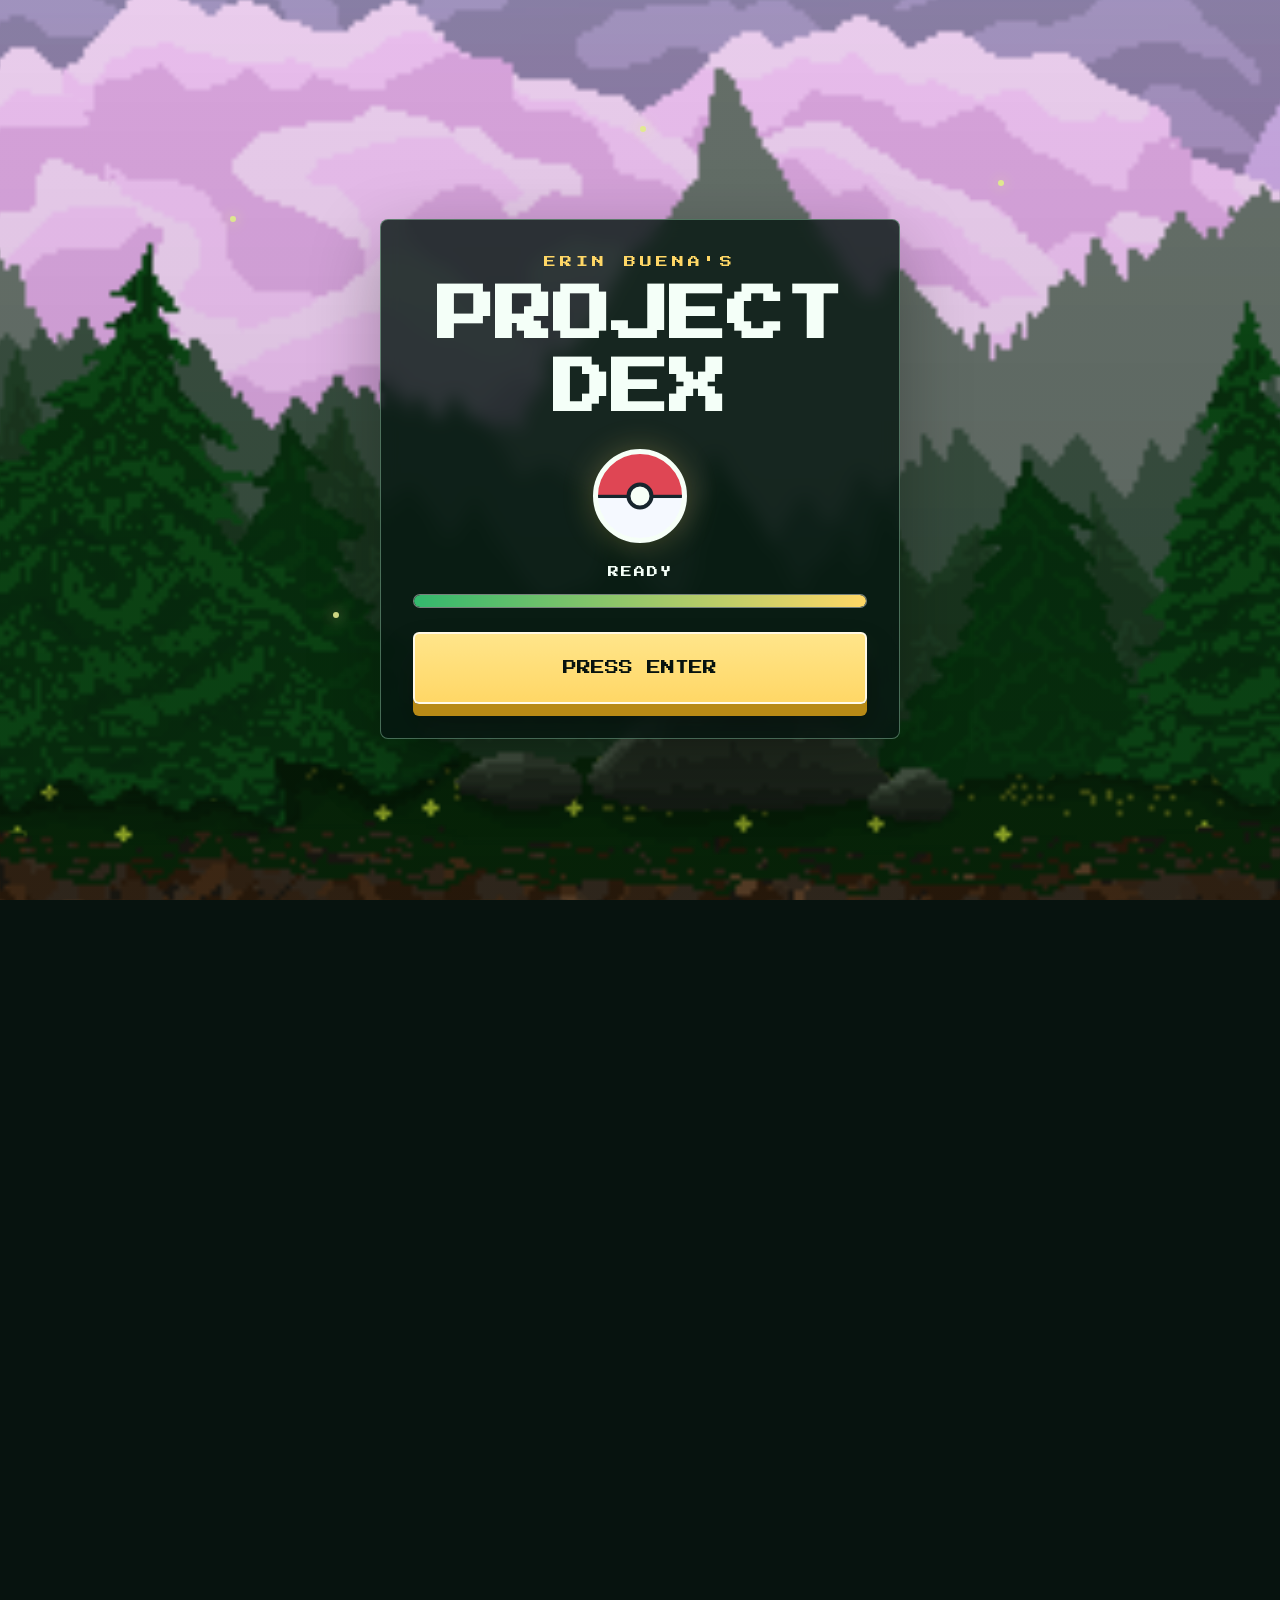
==== index.html @ 571bfcda "Initial Project Dex portfolio" ====
<!DOCTYPE html>
<html lang="en">

<head>
    <meta charset="UTF-8">
    <meta name="viewport" content="width=device-width, initial-scale=1.0">
    <title>Erin Buena's Project Dex</title>
    <link rel="stylesheet" href="style.css">
</head>

<body class="is-loading day-mode">
    <div class="startup-screen" id="startupScreen" aria-label="Project Dex loading screen">
        <div class="startup-day-background" id="startupDayBackground" aria-hidden="true"></div>
        <div class="startup-particles" aria-hidden="true">
            <span></span>
            <span></span>
            <span></span>
            <span></span>
            <span></span>
        </div>

        <div class="startup-panel">
            <p class="startup-kicker">ERIN BUENA'S</p>
            <h1>PROJECT DEX</h1>

            <div class="startup-ball" aria-hidden="true">
                <span></span>
            </div>

            <p class="loading-text" id="loadingText">LOADING...</p>
            <div class="loading-track" aria-hidden="true">
                <span id="loadingBar"></span>
            </div>

            <button class="start-button" id="startButton" type="button" disabled>
                ENTER PROJECT DEX
            </button>
        </div>
    </div>

    <div class="environment" aria-hidden="true">
        <div class="background-set background-day is-active" id="dayBackground"></div>
        <div class="background-set background-night" id="nightBackground"></div>
        <div class="atmosphere"></div>
        <div class="pokemon-field" id="pokemonField"></div>
        <div class="leaf-field">
            <span></span>
            <span></span>
            <span></span>
            <span></span>
        </div>
    </div>

    <div class="firefly-field" aria-hidden="true"></div>

    <nav class="navbar">
        <a class="logo" href="#home" aria-label="Erin Buena's Project Dex home">
            <span class="dex-light"></span>
            SAINTHETIC
        </a>

        <button class="menu-toggle" type="button" aria-label="Open navigation" aria-expanded="false">
            <span></span>
            <span></span>
            <span></span>
        </button>

        <div class="nav-links">
            <a href="#home">HOME</a>
            <a href="#trainer" id="trainerNavLink">TRAINER</a>
            <a href="#projects">PROJECT DEX</a>
        </div>

        <div class="site-controls">
            <button class="control-button" id="modeToggle" type="button">DAY MODE</button>
            <button class="control-button" id="musicToggle" type="button">MUSIC OFF</button>
        </div>
    </nav>

    <main>
        <section id="home" class="hero">
            <div class="hero-content">
                <p class="welcome">WELCOME, TRAINER</p>
                <h1>ERIN BUENA'S<br>PROJECT DEX</h1>
                <p class="subtitle">Computer Engineering Student</p>

                <button class="primary-button" type="button" onclick="enterDex()">
                    ENTER PROJECT DEX
                </button>
            </div>

            <div class="scroll-indicator">SCROLL TO EXPLORE</div>
        </section>

        <section id="trainer" class="trainer reveal-section">
            <p class="section-label">TRAINER</p>
            <h2>Trainer Card</h2>

            <button class="trainer-card" id="openTrainerProfile" type="button">
                <span class="trainer-image-frame">
                    <img src="assets/trainer/ASH KETCHUM.webp" alt="Trainer portrait placeholder">
                </span>

                <span class="trainer-card-info">
                    <span class="profile-id">ID NO. 0307-CPE</span>
                    <strong>Erin Buena</strong>
                    <span>Computer Engineering Student</span>
                    <span class="view-profile">VIEW PROFILE</span>
                </span>
            </button>
        </section>

        <section id="projects" class="projects reveal-section">
            <p class="section-label">PROJECT DATABASE</p>
            <h2>Project Dex</h2>
            <p class="description-center">Select an entry to scan the project details.</p>

            <div class="project-grid" id="projectGrid"></div>
        </section>
    </main>

    <div class="trainer-modal" id="trainerModal" aria-hidden="true">
        <div class="modal-backdrop" data-close-trainer></div>
        <article class="trainer-profile-panel" role="dialog" aria-modal="true" aria-labelledby="trainerProfileTitle">
            <button class="modal-close" type="button" aria-label="Close trainer profile" data-close-trainer>
                X
            </button>

            <div class="trainer-profile-layout">
                <div class="trainer-profile-image">
                    <img src="assets/trainer/ASH KETCHUM.webp" alt="Trainer profile placeholder">
                </div>

                <div class="trainer-profile-content">
                    <p class="modal-label">TRAINER PROFILE</p>
                    <h2 id="trainerProfileTitle">Erin Buena</h2>

                    <div class="trainer-details">
                        <p><strong>TRAINER LEVEL:</strong> 19</p>
                        <p><strong>BIRTHDAY:</strong> October 5, 2006</p>
                        <p><strong>COURSE:</strong> BS Computer Engineering</p>
                        <p><strong>YEAR:</strong> 3rd Year</p>
                    </div>

                    <section class="profile-block">
                        <h3>About Me</h3>
                        <p>
                            Hi, I'm Erin. I'm a 3rd year Computer Engineering student who enjoys building
                            practical systems, learning through projects, and improving one step at a time.
                        </p>
                    </section>

                    <section class="profile-block">
                        <h3>Trainer Skills</h3>
                        <div class="trainer-skills" id="trainerSkills"></div>
                    </section>

                    <section class="profile-block profile-columns">
                        <div>
                            <h3>Technologies</h3>
                            <p>Java, Python, HTML, CSS, JavaScript, and system design basics.</p>
                        </div>
                        <div>
                            <h3>Hobbies</h3>
                            <p>Playing sports, playing instruments, and going to new places.</p>
                        </div>
                    </section>
                </div>
            </div>
        </article>
    </div>

    <div class="project-modal" id="projectModal" aria-hidden="true">
        <div class="modal-backdrop" data-close-project></div>
        <article class="pokedex-panel" role="dialog" aria-modal="true" aria-labelledby="modalTitle">
            <button class="modal-close" type="button" aria-label="Close Pokedex entry" data-close-project>
                X
            </button>

            <div class="dex-screen">
                <div class="scan-line"></div>
                <p class="modal-label" id="modalNumber">POKEDEX ENTRY #000</p>
                <div class="dex-entry-image" id="modalImage"></div>
                <h2 id="modalTitle">Project Title</h2>
                <div class="entry-facts" id="modalFacts"></div>
                <div class="entry-section" id="modalDescription"></div>
                <div class="entry-section" id="modalFeatures"></div>
                <div class="entry-section" id="modalLessons"></div>
                <a class="github-button" id="githubButton" href="#" target="_blank" rel="noopener noreferrer">
                    VIEW ON GITHUB
                </a>
                <button class="copy-link-button" id="copyLinkButton" type="button" hidden>
                    COPY GITHUB LINK
                </button>
            </div>
        </article>
    </div>

    <footer>
        <p>Erin Buena's Project Dex</p>
        <small>Copyright 2026</small>
    </footer>

    <script src="script.js"></script>
</body>

</html>
---- style.css ----
:root {
    --night: #07130f;
    --day-panel: rgba(246, 255, 241, 0.88);
    --night-panel: rgba(8, 22, 24, 0.9);
    --panel: var(--day-panel);
    --panel-strong: rgba(255, 255, 255, 0.94);
    --text: #17231d;
    --muted: #52655a;
    --line: rgba(25, 70, 52, 0.24);
    --mint: #33b86d;
    --gold: #ffd766;
    --red: #df4654;
    --blue: #2a8bd6;
    --shadow: 0 24px 70px rgba(0, 0, 0, 0.28);
    --display-font: "Press Start 2P", "Trebuchet MS", Arial, sans-serif;
    --body-font: Arial, Helvetica, sans-serif;
}

@font-face {
    font-family: "Press Start 2P";
    src: url("assets/fonts/Press Start 2P.ttf") format("truetype");
    font-display: swap;
}

* {
    box-sizing: border-box;
    margin: 0;
    padding: 0;
}

html {
    scroll-behavior: smooth;
}

body {
    min-height: 100vh;
    background: var(--night);
    color: var(--text);
    font-family: var(--body-font);
    overflow-x: hidden;
    transition: background 0.7s ease, color 0.7s ease;
}

body.night-mode {
    --panel: var(--night-panel);
    --panel-strong: rgba(10, 27, 30, 0.96);
    --text: #f4fff8;
    --muted: #b6c7c0;
    --line: rgba(169, 230, 255, 0.24);
    --mint: #7ce7ff;
    --blue: #85a8ff;
}

body.is-loading,
body.modal-open {
    overflow: hidden;
}

body.is-loading .navbar,
body.is-loading main,
body.is-loading footer,
body.is-loading .project-modal,
body.is-loading .trainer-modal {
    opacity: 0;
    visibility: hidden;
}

button,
a,
.project-card {
    -webkit-tap-highlight-color: transparent;
}

button {
    font: inherit;
}

/* Startup */

.startup-screen {
    position: fixed;
    inset: 0;
    z-index: 100;
    display: grid;
    place-items: center;
    padding: 24px;
    background: #163d2f;
    opacity: 1;
    transition: opacity 0.7s ease, visibility 0.7s ease;
}

.startup-screen.hide {
    opacity: 0;
    visibility: hidden;
}

.startup-screen::before,
.startup-screen::after {
    content: "";
    position: absolute;
    inset: 0;
    pointer-events: none;
}

.startup-screen::before {
    background: linear-gradient(rgba(8, 28, 19, 0.08), rgba(8, 28, 19, 0.2));
    z-index: 1;
}

.startup-screen::after {
    display: none;
}

.startup-day-background {
    position: absolute;
    inset: 0;
    overflow: hidden;
    z-index: 0;
}

.startup-day-background .bg-layer {
    animation: startupParallax 16s ease-in-out infinite alternate;
}

.startup-panel {
    position: relative;
    z-index: 2;
    width: min(520px, 100%);
    padding: 36px 32px 34px;
    border: 1px solid rgba(179, 244, 203, 0.38);
    border-radius: 8px;
    background: rgba(7, 24, 18, 0.82);
    box-shadow: var(--shadow);
    color: #f4fff8;
    text-align: center;
    transform: translateY(-6vh);
    animation: startupPanelIn 0.8s ease both;
    backdrop-filter: blur(8px);
}

.startup-kicker,
.startup-panel h1,
.loading-text,
.start-button,
.logo,
.nav-links a,
.control-button,
.section-label,
.welcome,
h1,
h2,
h3,
.project-number,
.badge,
.modal-label,
.github-button,
.copy-link-button,
.view-profile {
    font-family: var(--display-font);
}

.startup-kicker {
    color: var(--gold);
    font-size: 12px;
    letter-spacing: 4px;
}

.startup-panel h1 {
    margin: 12px 0 24px;
    font-size: clamp(34px, 9vw, 58px);
    line-height: 1.25;
}

.startup-ball {
    position: relative;
    width: 94px;
    height: 94px;
    margin: 0 auto 24px;
    border: 5px solid #f6fff7;
    border-radius: 50%;
    background: linear-gradient(180deg, var(--red) 0 48%, #17252d 49% 52%, #f5f9ff 53%);
    box-shadow: 0 0 32px rgba(255, 215, 102, 0.24);
    animation: startupBall 1.6s ease-in-out infinite;
}

.startup-ball span {
    position: absolute;
    left: 50%;
    top: 50%;
    width: 27px;
    height: 27px;
    border: 4px solid #17252d;
    border-radius: 50%;
    background: #f6fff7;
    transform: translate(-50%, -50%);
}

.loading-text {
    font-size: 11px;
    letter-spacing: 2px;
}

.loading-track {
    height: 14px;
    margin: 16px auto 24px;
    border: 1px solid rgba(255, 255, 255, 0.38);
    border-radius: 999px;
    background: rgba(255, 255, 255, 0.11);
    overflow: hidden;
}

.loading-track span {
    display: block;
    width: 0%;
    height: 100%;
    border-radius: inherit;
    background: linear-gradient(90deg, var(--mint), var(--gold));
    transition: width 0.25s ease;
}

.start-button,
.primary-button,
.control-button,
.modal-close,
.github-button,
.copy-link-button {
    cursor: pointer;
    transition: transform 0.25s ease, box-shadow 0.25s ease, background 0.25s ease, opacity 0.25s ease;
}

.start-button {
    width: 100%;
    min-height: 72px;
    padding: 18px 26px;
    border: 2px solid rgba(255, 255, 255, 0.82);
    border-radius: 6px;
    background: linear-gradient(180deg, #ffe58a, var(--gold));
    color: #07130f;
    font-size: clamp(11px, 2.4vw, 14px);
    line-height: 1.45;
    box-shadow: 0 12px 0 #b88a16, 0 22px 34px rgba(0, 0, 0, 0.28);
}

.start-button:disabled {
    cursor: wait;
    opacity: 0.48;
    box-shadow: 0 8px 0 #806215, 0 16px 28px rgba(0, 0, 0, 0.22);
}

.start-button:not(:disabled) {
    animation: pressStartPulse 1.1s ease-in-out infinite alternate;
}

.startup-particles span,
.firefly {
    position: absolute;
    width: 6px;
    height: 6px;
    border-radius: 50%;
    background: #f8ff9e;
    box-shadow: 0 0 14px #f8ff9e;
}

.startup-particles span {
    animation: startupParticle 5s ease-in-out infinite alternate;
}

.startup-particles span:nth-child(1) { left: 18%; top: 24%; }
.startup-particles span:nth-child(2) { left: 78%; top: 20%; animation-delay: -1s; }
.startup-particles span:nth-child(3) { left: 67%; top: 72%; animation-delay: -2s; }
.startup-particles span:nth-child(4) { left: 26%; top: 68%; animation-delay: -3s; }
.startup-particles span:nth-child(5) { left: 50%; top: 14%; animation-delay: -4s; }

/* Environment */

.environment,
.firefly-field {
    position: fixed;
    inset: 0;
    overflow: hidden;
    pointer-events: none;
}

.environment {
    z-index: -4;
    background: #163d2f;
}

.firefly-field {
    z-index: -1;
}

.background-set {
    position: absolute;
    inset: 0;
    opacity: 0;
    transition: opacity 0.9s ease;
}

.background-set.is-active {
    opacity: 1;
}

.bg-layer {
    position: absolute;
    inset: -3%;
    width: 106%;
    height: 106%;
    object-fit: cover;
    transform: translate3d(0, 0, 0);
    transition: transform 0.25s ease-out;
}

.background-day .bg-layer {
    filter: saturate(1.08) brightness(1.06);
}

.background-night .bg-layer {
    filter: saturate(0.95) brightness(0.82);
}

.atmosphere {
    position: absolute;
    inset: 0;
    z-index: 8;
    background:
        linear-gradient(rgba(255, 255, 255, 0.1), transparent 32%),
        linear-gradient(to bottom, transparent 0 58%, rgba(4, 14, 11, 0.42));
    transition: background 0.8s ease;
}

.night-mode .atmosphere {
    background:
        radial-gradient(circle at 76% 14%, rgba(180, 210, 255, 0.22), transparent 24%),
        linear-gradient(rgba(5, 10, 26, 0.36), rgba(3, 6, 14, 0.6));
}

.leaf-field span {
    position: fixed;
    z-index: -1;
    width: 17px;
    height: 9px;
    border-radius: 90% 0 90% 0;
    background: #6fdb86;
    opacity: 0.65;
    animation: fallLeaf 12s linear infinite;
}

.leaf-field span:nth-child(1) { left: 12%; animation-delay: -2s; }
.leaf-field span:nth-child(2) { left: 36%; animation-duration: 15s; animation-delay: -7s; }
.leaf-field span:nth-child(3) { left: 64%; animation-duration: 11s; animation-delay: -4s; }
.leaf-field span:nth-child(4) { left: 84%; animation-duration: 17s; animation-delay: -9s; }

.firefly {
    z-index: -1;
    opacity: 0.65;
    animation: fireflyFloat 5s ease-in-out infinite alternate;
}

.pokemon-field {
    position: absolute;
    inset: 0;
    z-index: 18;
    pointer-events: none;
}

.ambient-pokemon {
    position: absolute;
    width: var(--pokemon-size, 90px);
    pointer-events: none;
    user-select: none;
    opacity: 0.86;
    filter: drop-shadow(0 12px 16px rgba(0, 0, 0, 0.28));
}

.ambient-pokemon img {
    display: block;
    width: 100%;
    height: auto;
}

.pokemon-idle {
    left: var(--pokemon-left);
    bottom: var(--pokemon-bottom);
    animation: idlePokemon 3.4s ease-in-out infinite alternate;
}

.pokemon-walk {
    bottom: var(--pokemon-bottom);
    animation: walkAcross var(--pokemon-speed) linear infinite;
    animation-delay: var(--pokemon-delay);
}

.pokemon-fly {
    top: var(--pokemon-top);
    animation: flyAcross var(--pokemon-speed) linear infinite;
    animation-delay: var(--pokemon-delay);
}

.pokemon-left-to-right {
    left: calc(-1 * var(--pokemon-size) - 80px);
}

.pokemon-right-to-left {
    right: calc(-1 * var(--pokemon-size) - 80px);
}

.pokemon-flipped img {
    transform: scaleX(-1);
}

/* Navigation */

.navbar {
    position: fixed;
    top: 0;
    left: 0;
    z-index: 20;
    width: 100%;
    min-height: 72px;
    display: flex;
    align-items: center;
    justify-content: space-between;
    gap: 18px;
    padding: 12px 5%;
    border-bottom: 1px solid var(--line);
    background: rgba(255, 255, 255, 0.72);
    backdrop-filter: blur(18px);
    transition: background 0.7s ease, border-color 0.7s ease;
}

.night-mode .navbar {
    background: rgba(5, 17, 22, 0.76);
}

.logo,
.nav-links a {
    color: var(--text);
    text-decoration: none;
}

.logo {
    display: inline-flex;
    align-items: center;
    gap: 10px;
    font-size: 12px;
}

.dex-light {
    width: 18px;
    height: 18px;
    border: 3px solid rgba(255, 255, 255, 0.85);
    border-radius: 50%;
    background: var(--gold);
    box-shadow: 0 0 18px var(--gold);
}

.nav-links {
    display: flex;
    align-items: center;
    gap: 20px;
}

.nav-links a {
    position: relative;
    font-size: 10px;
    line-height: 1.5;
}

.nav-links a::after {
    content: "";
    position: absolute;
    left: 0;
    right: 0;
    bottom: -8px;
    height: 2px;
    background: var(--red);
    transform: scaleX(0);
    transition: transform 0.25s ease;
}

.nav-links a:hover::after,
.nav-links a.active::after {
    transform: scaleX(1);
}

.site-controls {
    display: flex;
    align-items: center;
    gap: 8px;
}

.control-button {
    min-width: 96px;
    min-height: 42px;
    padding: 10px 12px;
    border: 1px solid var(--line);
    border-radius: 6px;
    background: var(--panel);
    color: var(--text);
    font-size: 8px;
}

.control-button:hover {
    transform: translateY(-2px);
}

.menu-toggle {
    display: none;
    width: 42px;
    height: 38px;
    border: 1px solid var(--line);
    border-radius: 6px;
    background: var(--panel);
}

.menu-toggle span {
    display: block;
    width: 19px;
    height: 2px;
    margin: 4px auto;
    background: var(--text);
}

/* Sections */

main {
    position: relative;
    z-index: 1;
}

section {
    position: relative;
    min-height: 76vh;
    padding: 120px 8%;
}

.hero {
    min-height: 100vh;
    display: flex;
    align-items: center;
    justify-content: center;
    text-align: center;
}

.hero::before {
    content: "";
    position: absolute;
    inset: 82px 6% 10%;
    border: 1px solid rgba(255, 255, 255, 0.26);
    border-radius: 8px;
    background: rgba(255, 255, 255, 0.16);
    backdrop-filter: blur(2px);
    mask-image: linear-gradient(to bottom, black, transparent 88%);
}

.night-mode .hero::before {
    background: rgba(0, 0, 0, 0.16);
}

.hero-content {
    position: relative;
    z-index: 2;
    max-width: 980px;
    color: #f7fff8;
    text-shadow: 0 8px 30px rgba(0, 0, 0, 0.5);
    animation: fadeUp 1s ease both;
}

.welcome,
.section-label,
.modal-label {
    color: var(--gold);
    font-size: 10px;
    letter-spacing: 2px;
    text-transform: uppercase;
}

.day-mode .welcome {
    color: #07130f;
    text-shadow: 0 3px 12px rgba(255, 255, 255, 0.72);
}

.night-mode .welcome {
    color: var(--gold);
}

.hero h1 {
    margin: 24px 0 18px;
    font-size: clamp(40px, 8vw, 96px);
    line-height: 1.08;
}

.subtitle {
    color: #f0fff5;
    font-size: clamp(17px, 2vw, 23px);
}

.primary-button {
    margin-top: 34px;
    min-width: min(300px, 100%);
    min-height: 64px;
    padding: 18px 30px;
    border: 2px solid #f5f9ff;
    border-radius: 6px;
    background: linear-gradient(180deg, #ffe58a, var(--gold));
    color: #07130f;
    font-size: clamp(10px, 2vw, 13px);
    line-height: 1.45;
    box-shadow: var(--shadow);
}

.primary-button:hover {
    transform: translateY(-4px);
    box-shadow: 0 14px 36px rgba(223, 70, 84, 0.32);
}

.scroll-indicator {
    position: absolute;
    bottom: 32px;
    color: #f5fff8;
    font-size: 11px;
    font-weight: 700;
    letter-spacing: 3px;
    text-shadow: 0 4px 18px rgba(0, 0, 0, 0.7);
    animation: bounce 2s infinite;
}

.section-label,
section h2,
.description-center {
    text-align: center;
}

section h2 {
    margin: 16px 0 42px;
    color: #f7fff8;
    font-size: clamp(24px, 4vw, 42px);
    line-height: 1.35;
    text-shadow: 0 8px 26px rgba(0, 0, 0, 0.58);
}

.description-center {
    max-width: 640px;
    margin: -24px auto 44px;
    color: #f7fff8;
    line-height: 1.7;
    text-shadow: 0 4px 18px rgba(0, 0, 0, 0.65);
}

.reveal-section {
    opacity: 0;
    transform: translateY(34px);
    transition: opacity 0.7s ease, transform 0.7s ease;
}

.reveal-section.visible {
    opacity: 1;
    transform: translateY(0);
}

/* Trainer */

.trainer-card {
    width: min(760px, 100%);
    margin: 0 auto;
    display: grid;
    grid-template-columns: 230px 1fr;
    gap: 28px;
    align-items: center;
    padding: 26px;
    border: 2px solid rgba(255, 255, 255, 0.45);
    border-radius: 10px;
    background:
        linear-gradient(90deg, rgba(223, 70, 84, 0.18), transparent 36%),
        var(--panel);
    box-shadow: var(--shadow);
    color: var(--text);
    text-align: left;
    cursor: pointer;
}

.trainer-card:hover {
    transform: translateY(-6px);
    box-shadow: 0 26px 60px rgba(0, 0, 0, 0.32);
}

.trainer-image-frame,
.trainer-profile-image {
    display: grid;
    place-items: center;
    border: 1px solid var(--line);
    border-radius: 8px;
    background: linear-gradient(135deg, rgba(42, 139, 214, 0.2), rgba(255, 215, 102, 0.16));
    overflow: hidden;
}

.trainer-image-frame {
    min-height: 220px;
}

.trainer-image-frame img,
.trainer-profile-image img {
    max-width: 100%;
    max-height: 280px;
    object-fit: contain;
    transition: transform 0.35s ease;
}

.trainer-card:hover img,
.trainer-profile-image:hover img {
    transform: scale(1.04);
}

.trainer-card-info {
    display: grid;
    gap: 12px;
}

.trainer-card-info strong {
    font-family: var(--display-font);
    font-size: clamp(20px, 4vw, 36px);
    line-height: 1.35;
}

.profile-id {
    color: var(--red);
    font-size: 11px;
    font-weight: 800;
    letter-spacing: 2px;
}

.view-profile {
    width: fit-content;
    margin-top: 10px;
    min-width: 156px;
    min-height: 44px;
    display: inline-grid;
    place-items: center;
    padding: 12px 16px;
    border-radius: 999px;
    background: linear-gradient(180deg, #ffe58a, var(--gold));
    color: #07130f;
    font-size: 9px;
}

/* Project Dex cards */

.project-grid {
    max-width: 1160px;
    margin: 0 auto;
    display: grid;
    grid-template-columns: repeat(4, minmax(0, 1fr));
    gap: 22px;
}

.project-card {
    position: relative;
    min-height: 430px;
    display: grid;
    grid-template-rows: auto 164px auto 1fr auto;
    gap: 12px;
    padding: 16px;
    border: 2px solid rgba(255, 255, 255, 0.45);
    border-radius: 10px;
    background:
        linear-gradient(180deg, rgba(223, 70, 84, 0.95) 0 47%, var(--panel-strong) 47% 100%);
    box-shadow: var(--shadow);
    color: var(--text);
    cursor: pointer;
    overflow: hidden;
    animation: cardFloat 4s ease-in-out infinite alternate;
    transition: transform 0.25s ease, box-shadow 0.25s ease;
}

.project-card:nth-child(2) { animation-delay: -1s; }
.project-card:nth-child(3) { animation-delay: -2s; }
.project-card:nth-child(4) { animation-delay: -3s; }

.project-card:hover,
.project-card:focus-visible,
.project-card.selected {
    transform: translateY(-10px) scale(1.02);
    box-shadow: 0 28px 65px rgba(0, 0, 0, 0.34);
    outline: none;
}

.project-card::before {
    content: "";
    position: absolute;
    inset: 12px;
    border: 1px solid rgba(255, 255, 255, 0.28);
    border-radius: 7px;
    pointer-events: none;
}

.project-number {
    position: relative;
    z-index: 1;
    color: #fff6cf;
    font-size: 9px;
}

.pokedex-mini-screen {
    position: relative;
    z-index: 1;
    display: grid;
    place-items: center;
    min-height: 164px;
    border: 2px solid rgba(21, 35, 40, 0.35);
    border-radius: 8px;
    background:
        linear-gradient(rgba(255, 255, 255, 0.18), transparent),
        rgba(198, 241, 226, 0.82);
    overflow: hidden;
}

.project-divider {
    position: relative;
    z-index: 1;
    height: 10px;
    margin: 0 -16px;
    border-top: 2px solid rgba(255, 255, 255, 0.42);
    border-bottom: 2px solid rgba(255, 255, 255, 0.42);
    background: #17252d;
}

.night-mode .pokedex-mini-screen {
    background: rgba(18, 45, 50, 0.88);
}

.pokedex-mini-screen img {
    max-width: 82%;
    max-height: 142px;
    object-fit: contain;
    filter: drop-shadow(0 12px 14px rgba(0, 0, 0, 0.24));
}

.unknown-silhouette {
    width: 110px;
    height: 110px;
    border-radius: 50% 50% 42% 42%;
    background: #111;
    filter: blur(0.2px);
    opacity: 0.78;
}

.project-card-content {
    position: relative;
    z-index: 1;
    display: grid;
    gap: 9px;
    align-content: start;
    padding-top: 2px;
}

.project-card h3 {
    font-size: 13px;
    line-height: 1.45;
}

.project-card p {
    color: var(--muted);
    line-height: 1.45;
}

.badge {
    display: inline-flex;
    align-items: center;
    gap: 6px;
    width: fit-content;
    padding: 7px 10px;
    border-radius: 999px;
    font-size: 8px;
    text-transform: uppercase;
}

.badge::before {
    content: "";
    width: 8px;
    height: 8px;
    border-radius: 50%;
    background: currentColor;
}

.completed {
    background: rgba(51, 184, 109, 0.16);
    color: #0d7c43;
}

.night-mode .completed {
    color: var(--mint);
}

.coming {
    background: rgba(0, 0, 0, 0.12);
    color: #4f5760;
}

.night-mode .coming {
    color: #d0d7e5;
}

.completed-year {
    font-weight: 800;
    color: var(--text);
}

.open-dex {
    position: relative;
    z-index: 1;
    justify-self: center;
    min-width: min(190px, 100%);
    min-height: 50px;
    display: inline-grid;
    place-items: center;
    padding: 14px 18px;
    border-radius: 999px;
    background: linear-gradient(180deg, #ffe58a, var(--gold));
    color: #07130f;
    font-family: var(--display-font);
    font-size: 9px;
    line-height: 1.35;
}

/* Modals */

.trainer-modal,
.project-modal {
    position: fixed;
    inset: 0;
    z-index: 50;
    display: grid;
    place-items: center;
    padding: 22px;
    opacity: 0;
    pointer-events: none;
    transition: opacity 0.25s ease;
}

.trainer-modal.show,
.project-modal.show {
    opacity: 1;
    pointer-events: auto;
}

.modal-backdrop {
    position: absolute;
    inset: 0;
    background: rgba(0, 0, 0, 0.68);
    backdrop-filter: blur(8px);
}

.trainer-profile-panel {
    position: relative;
    width: min(820px, 100%);
    max-height: calc(100vh - 36px);
    overflow-y: auto;
    overflow-x: hidden;
    scrollbar-width: thin;
    border: 2px solid rgba(255, 255, 255, 0.42);
    border-radius: 10px;
    background: var(--panel-strong);
    color: var(--text);
    box-shadow: var(--shadow);
    transform: translateY(18px) scale(0.96);
    transition: transform 0.25s ease;
}

.pokedex-panel {
    position: relative;
    width: min(760px, 100%);
    max-height: min(94vh, 720px);
    overflow: auto;
    border: 2px solid rgba(255, 255, 255, 0.42);
    border-radius: 10px;
    background: var(--panel-strong);
    color: var(--text);
    box-shadow: var(--shadow);
    transform: translateY(18px) scale(0.96);
    transition: transform 0.25s ease;
}

.trainer-modal.show .trainer-profile-panel,
.project-modal.show .pokedex-panel {
    transform: translateY(0) scale(1);
}

.modal-close {
    position: absolute;
    top: 12px;
    right: 12px;
    z-index: 5;
    min-width: 48px;
    min-height: 48px;
    margin: 0;
    border: 1px solid var(--line);
    border-radius: 6px;
    background: linear-gradient(180deg, #ffe58a, var(--gold));
    color: #07130f;
    font-weight: 900;
    box-shadow: 0 8px 0 #b88a16, 0 14px 22px rgba(0, 0, 0, 0.22);
}

.trainer-profile-layout {
    display: grid;
    grid-template-columns: 190px 1fr;
    gap: 14px;
    padding: 18px;
    align-items: start;
}

.trainer-profile-image {
    min-height: 240px;
    align-self: start;
}

.trainer-profile-image img {
    max-height: 225px;
}

.trainer-profile-content h2,
.dex-screen h2 {
    margin: 4px 52px 7px 0;
    font-size: clamp(18px, 3vw, 26px);
    line-height: 1.18;
}

.trainer-profile-content {
    display: flex;
    flex-direction: column;
    gap: 6px;
    min-height: 0;
}

.trainer-details {
    display: grid;
    grid-template-columns: repeat(2, minmax(0, 1fr));
    gap: 7px;
    margin-bottom: 5px;
}

.trainer-details p,
.profile-block,
.entry-facts div,
.entry-section {
    border: 1px solid var(--line);
    border-radius: 8px;
    background: rgba(255, 255, 255, 0.12);
}

.trainer-details p {
    padding: 10px 12px;
    font-size: 18px; /* increased for readability */
    line-height: 1.45;
}

.profile-block {
    margin-top: 0;
    padding: 12px 14px;
    line-height: 1.6;
    font-size: 18px; /* increased for readability */
    height: auto;
    min-height: 0;
    flex: 0 0 auto;
}

.profile-block p {
    margin: 0;
}

.profile-block h3,
.entry-section h3 {
    margin-bottom: 8px;
    font-size: 14px;
    color: var(--red);
}

.profile-columns {
    display: grid;
    grid-template-columns: repeat(2, minmax(0, 1fr));
    gap: 8px;
}

.trainer-skills {
    display: grid;
    gap: 7px;
}

.skill-button {
    display: grid;
    grid-template-columns: 116px 1fr 48px;
    gap: 10px;
    align-items: center;
    width: 100%;
    min-height: 38px;
    padding: 7px 10px;
    border: 1px solid var(--line);
    border-radius: 7px;
    background: rgba(255, 255, 255, 0.08);
    color: var(--text);
    text-align: left;
    cursor: pointer;
}

.skill-name {
    font-weight: 800;
}

.skill-rating {
    font-weight: 800;
    text-align: right;
    color: var(--text);
}

.skill-meter {
    height: 11px;
    border-radius: 999px;
    background: rgba(0, 0, 0, 0.14);
    overflow: hidden;
}

.skill-meter span {
    display: block;
    width: 0;
    height: 100%;
    border-radius: inherit;
    background: linear-gradient(90deg, var(--mint), var(--gold));
    transition: width 0.9s ease;
}

.trainer-modal.show .skill-meter span {
    width: var(--skill-level);
}

.dex-screen {
    position: relative;
    padding: 30px;
    background:
        linear-gradient(90deg, rgba(255, 255, 255, 0.06) 1px, transparent 1px),
        linear-gradient(rgba(255, 255, 255, 0.05) 1px, transparent 1px);
    background-size: 28px 28px;
    overflow: hidden;
}

.scan-line {
    position: absolute;
    left: 0;
    right: 0;
    top: -20%;
    height: 18%;
    background: linear-gradient(transparent, rgba(124, 231, 255, 0.18), transparent);
    animation: scanLine 2.6s ease-in-out infinite;
    pointer-events: none;
}

.dex-entry-image {
    min-height: 230px;
    display: grid;
    place-items: center;
    margin-bottom: 18px;
    border: 1px solid var(--line);
    border-radius: 8px;
    background: rgba(198, 241, 226, 0.56);
}

.dex-entry-image img {
    max-width: min(280px, 84%);
    max-height: 220px;
    object-fit: contain;
    animation: entryImageIn 0.5s ease both;
}

.entry-facts {
    display: grid;
    grid-template-columns: repeat(3, minmax(0, 1fr));
    gap: 12px;
    margin-bottom: 14px;
}

.entry-facts div {
    padding: 12px;
}

.entry-facts strong {
    display: block;
    margin-bottom: 6px;
    color: var(--red);
}

.entry-section {
    margin-top: 14px;
    padding: 16px;
    line-height: 1.75;
}

.entry-section ul {
    padding-left: 20px;
}

.github-button,
.copy-link-button {
    display: inline-grid;
    place-items: center;
    margin-top: 18px;
    min-width: 190px;
    min-height: 50px;
    padding: 15px 18px;
    border-radius: 999px;
    background: linear-gradient(180deg, #ffe58a, var(--gold));
    color: #07130f;
    font-size: 9px;
    text-decoration: none;
    text-align: center;
    border: 0;
    cursor: pointer;
}

.copy-link-button {
    margin-left: 8px;
}

.github-button[hidden],
.copy-link-button[hidden] {
    display: none;
}

footer {
    position: relative;
    z-index: 1;
    padding: 34px;
    border-top: 1px solid var(--line);
    background: rgba(255, 255, 255, 0.62);
    color: var(--muted);
    text-align: center;
    backdrop-filter: blur(14px);
}

.night-mode footer {
    background: rgba(3, 10, 14, 0.86);
}

footer p {
    margin-bottom: 8px;
    color: var(--text);
    font-family: var(--display-font);
    font-size: 11px;
}

/* Animations */

@keyframes startupPanelIn {
    from { opacity: 0; transform: translateY(calc(-6vh + 28px)) scale(0.96); }
    to { opacity: 1; transform: translateY(-6vh) scale(1); }
}

@keyframes startupGrid {
    from { background-position: 0 0; }
    to { background-position: 72px 72px; }
}

@keyframes startupParallax {
    from { transform: translate3d(-1.2%, 0, 0) scale(1.02); }
    to { transform: translate3d(1.2%, -0.7%, 0) scale(1.02); }
}

@keyframes startupBall {
    0%, 100% { transform: translateY(0) rotate(-6deg); }
    50% { transform: translateY(-8px) rotate(6deg); }
}

@keyframes pressStartPulse {
    from { filter: brightness(0.95); }
    to { filter: brightness(1.15); }
}

@keyframes startupParticle {
    from { transform: translate3d(-12px, 18px, 0); opacity: 0.28; }
    to { transform: translate3d(14px, -18px, 0); opacity: 0.9; }
}

@keyframes fadeUp {
    from { opacity: 0; transform: translateY(32px); }
    to { opacity: 1; transform: translateY(0); }
}

@keyframes fallLeaf {
    0% { top: -10%; transform: translateX(0) rotate(0deg); }
    100% { top: 110%; transform: translateX(95px) rotate(420deg); }
}

@keyframes fireflyFloat {
    from { transform: translate3d(-12px, 10px, 0); opacity: 0.28; }
    to { transform: translate3d(14px, -18px, 0); opacity: 0.9; }
}

@keyframes idlePokemon {
    from { transform: translateY(0); }
    to { transform: translateY(-8px); }
}

@keyframes walkAcross {
    from { transform: translateX(0); }
    to { transform: translateX(calc(100vw + var(--pokemon-size) + 180px)); }
}

.pokemon-right-to-left.pokemon-walk {
    animation-name: walkAcrossReverse;
}

@keyframes walkAcrossReverse {
    from { transform: translateX(0); }
    to { transform: translateX(calc(-100vw - var(--pokemon-size) - 180px)); }
}

@keyframes flyAcross {
    from { transform: translateX(0) translateY(0); }
    50% { transform: translateX(calc(-50vw - 80px)) translateY(-22px); }
    to { transform: translateX(calc(-100vw - var(--pokemon-size) - 180px)) translateY(18px); }
}

.pokemon-left-to-right.pokemon-fly {
    animation-name: flyAcrossForward;
}

@keyframes flyAcrossForward {
    from { transform: translateX(0) translateY(0); }
    50% { transform: translateX(calc(50vw + 80px)) translateY(-20px); }
    to { transform: translateX(calc(100vw + var(--pokemon-size) + 180px)) translateY(18px); }
}

@keyframes cardFloat {
    from { translate: 0 0; }
    to { translate: 0 -7px; }
}

@keyframes scanLine {
    from { top: -20%; }
    to { top: 110%; }
}

@keyframes entryImageIn {
    from { opacity: 0; transform: scale(0.9); }
    to { opacity: 1; transform: scale(1); }
}

@keyframes bounce {
    0%, 100% { transform: translateY(0); }
    50% { transform: translateY(8px); }
}

@media (prefers-reduced-motion: reduce) {
    *,
    *::before,
    *::after {
        scroll-behavior: auto !important;
        animation-duration: 0.01ms !important;
        animation-iteration-count: 1 !important;
        transition-duration: 0.01ms !important;
    }

    .pokemon-field,
    .firefly-field,
    .leaf-field {
        display: none;
    }
}

/* Responsive */

@media (max-width: 1100px) {
    .project-grid {
        grid-template-columns: repeat(2, minmax(0, 1fr));
    }
}

@media (max-width: 860px) {
    .navbar {
        padding: 12px 5%;
    }

    .menu-toggle {
        display: block;
    }

    .nav-links {
        position: absolute;
        top: 72px;
        left: 5%;
        right: 5%;
        display: grid;
        gap: 0;
        padding: 10px;
        border: 1px solid var(--line);
        border-radius: 8px;
        background: var(--panel-strong);
        transform: translateY(-14px);
        opacity: 0;
        pointer-events: none;
        transition: transform 0.25s ease, opacity 0.25s ease;
    }

    .nav-links.open {
        transform: translateY(0);
        opacity: 1;
        pointer-events: auto;
    }

    .nav-links a {
        padding: 14px;
    }

    .site-controls {
        margin-left: auto;
    }

    .control-button {
        font-size: 7px;
        padding: 7px;
        min-width: 82px;
        min-height: 38px;
    }

    section {
        padding: 100px 6%;
    }

    .trainer-card,
    .trainer-profile-layout {
        grid-template-columns: 1fr;
    }

    .trainer-card {
        text-align: center;
    }

    .view-profile {
        justify-self: center;
    }

    .trainer-profile-image {
        min-height: 220px;
    }

    .trainer-profile-panel {
        max-height: calc(100vh - 24px);
    }

    .entry-facts,
    .trainer-details,
    .profile-columns {
        grid-template-columns: 1fr;
    }

    .ambient-pokemon {
        opacity: 0.78;
    }
}

@media (max-width: 560px) {
    .logo {
        font-size: 9px;
    }

    .project-grid {
        grid-template-columns: 1fr;
    }

    .hero h1 {
        font-size: clamp(32px, 12vw, 50px);
    }

    .project-card {
        min-height: 410px;
    }

    .trainer-modal,
    .project-modal {
        padding: 10px;
    }

    .trainer-profile-layout,
    .dex-screen {
        padding: 14px;
    }

    .skill-button {
        grid-template-columns: 92px 1fr 44px;
        gap: 7px;
    }

    .trainer-details p,
    .profile-block {
        font-size: 14px;
    }

    .site-controls {
        gap: 5px;
    }

    .startup-panel {
        padding: 28px 20px;
        transform: translateY(-4vh);
    }

    @keyframes startupPanelIn {
        from { opacity: 0; transform: translateY(calc(-4vh + 24px)) scale(0.96); }
        to { opacity: 1; transform: translateY(-4vh) scale(1); }
    }
}
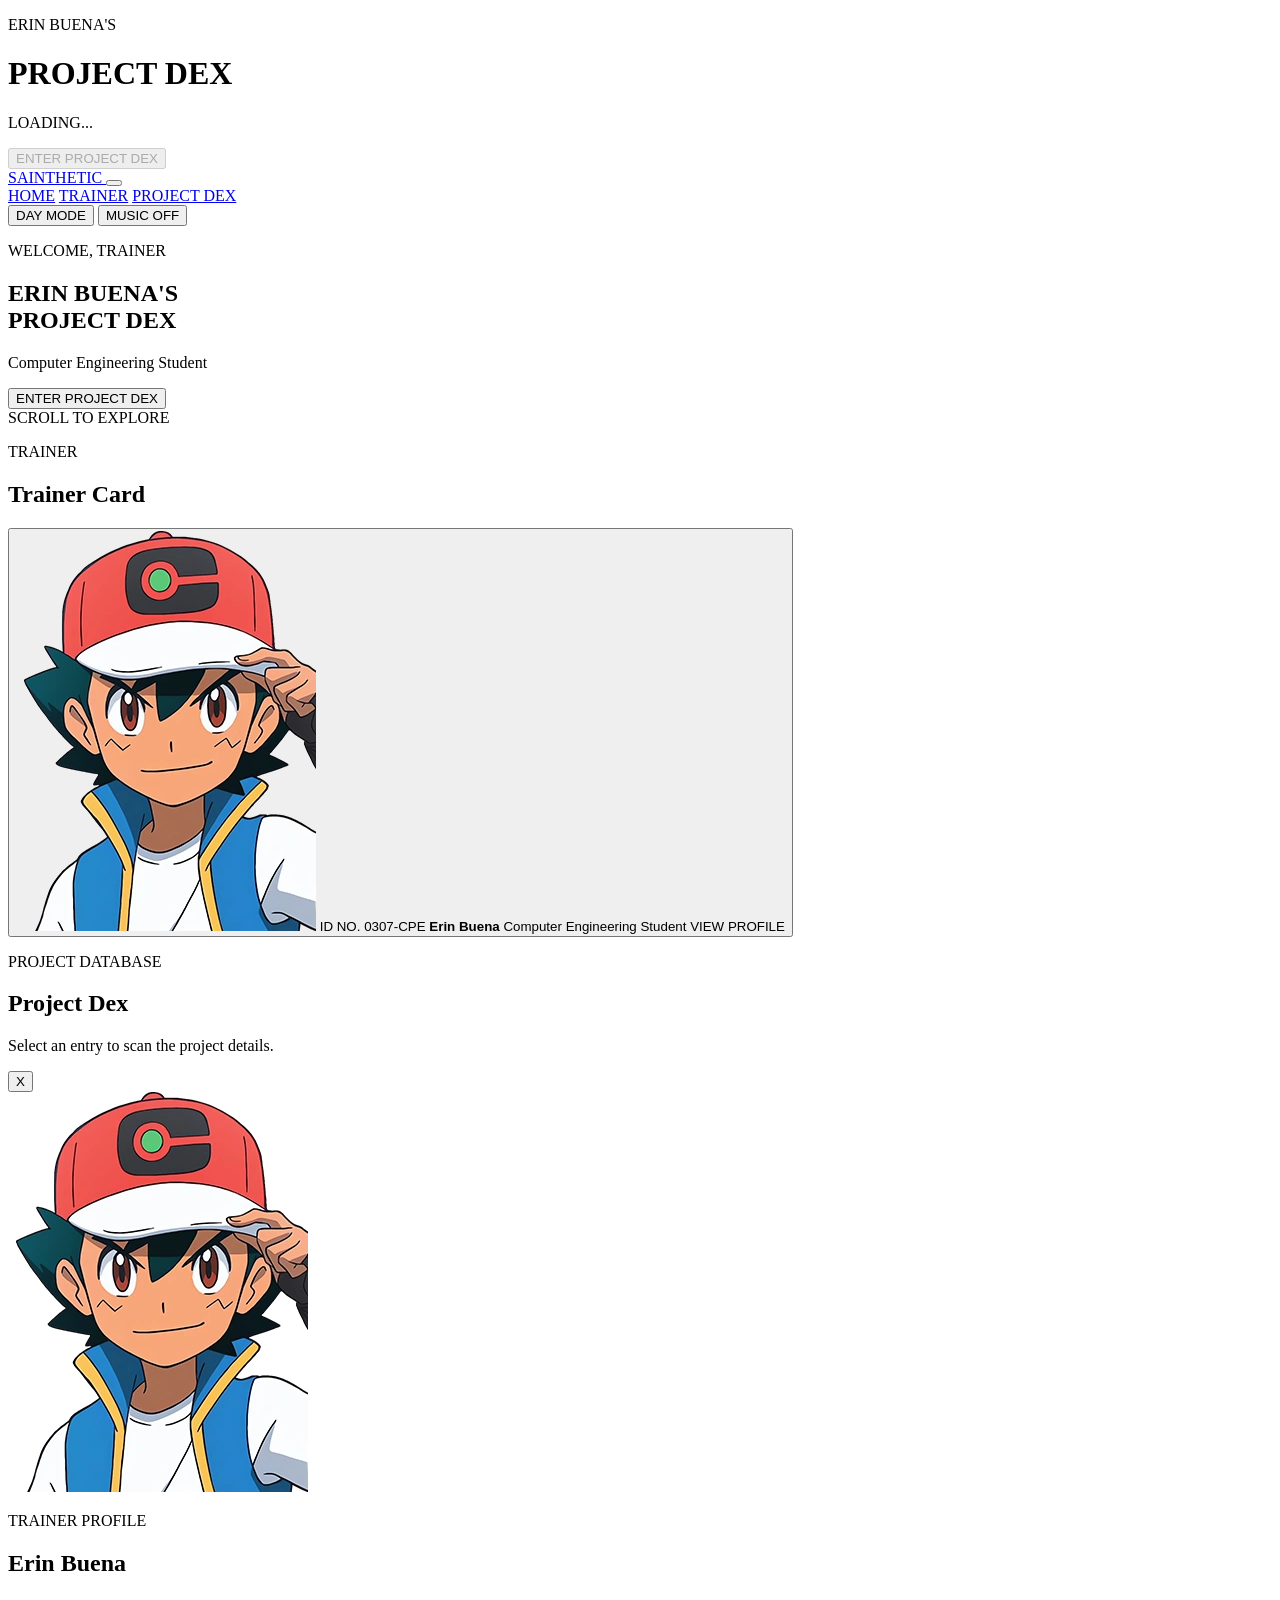
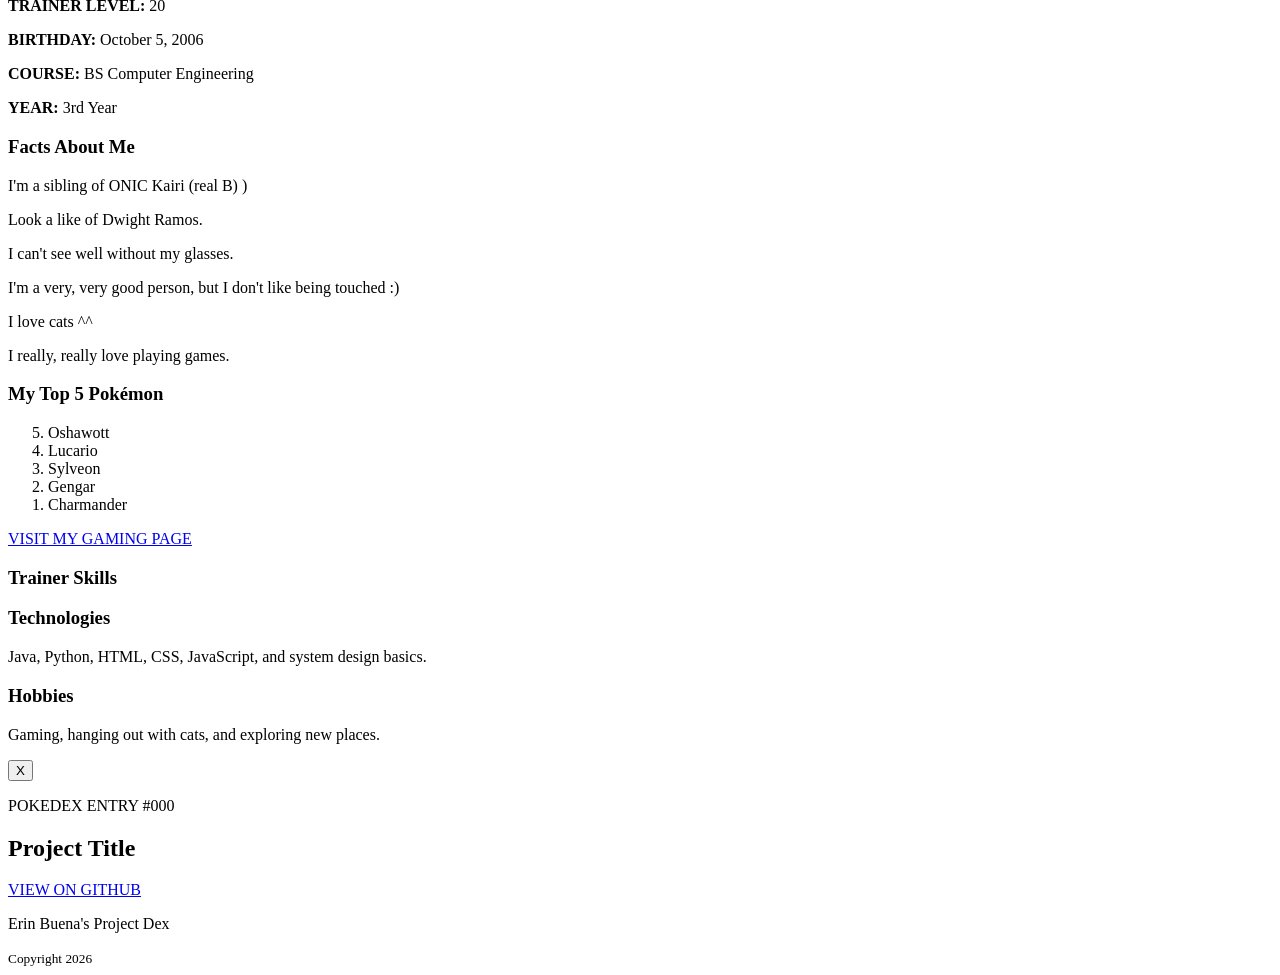
==== commit d91d796a: "Add files via upload" ====
--- a/index.html
+++ b/index.html
@@ -136,19 +136,39 @@
                     <h2 id="trainerProfileTitle">Erin Buena</h2>
 
                     <div class="trainer-details">
-                        <p><strong>TRAINER LEVEL:</strong> 19</p>
+                        <p><strong>TRAINER LEVEL:</strong> 20</p>
                         <p><strong>BIRTHDAY:</strong> October 5, 2006</p>
                         <p><strong>COURSE:</strong> BS Computer Engineering</p>
                         <p><strong>YEAR:</strong> 3rd Year</p>
                     </div>
 
                     <section class="profile-block">
-                        <h3>About Me</h3>
-                        <p>
-                            Hi, I'm Erin. I'm a 3rd year Computer Engineering student who enjoys building
-                            practical systems, learning through projects, and improving one step at a time.
-                        </p>
-                    </section>
+                        <h3>Facts About Me</h3>
+                        <div class="facts-grid">
+                            <p>I'm a sibling of ONIC Kairi (real B) )</p>
+                            <p>Look a like of Dwight Ramos.</p>
+                            <p>I can't see well without my glasses.</p>
+                            <p>I'm a very, very good person, but I don't like being touched :)</p>
+                            <p>I love cats ^^</p>
+                            <p>I really, really love playing games.</p>
+                        </div>
+                    </section>
+
+                    <section class="profile-block pokemon-favorites">
+                        <h3>My Top 5 Pokémon</h3>
+                        <ol reversed start="5">
+                            <li><span>Oshawott</span></li>
+                            <li><span>Lucario</span></li>
+                            <li><span>Sylveon</span></li>
+                            <li><span>Gengar</span></li>
+                            <li><span>Charmander</span></li>
+                        </ol>
+                    </section>
+
+                    <a class="gaming-page-button" href="https://www.facebook.com/share/1CCR8NbGLP/"
+                        target="_blank" rel="noopener noreferrer">
+                        VISIT MY GAMING PAGE
+                    </a>
 
                     <section class="profile-block">
                         <h3>Trainer Skills</h3>
@@ -162,7 +182,7 @@
                         </div>
                         <div>
                             <h3>Hobbies</h3>
-                            <p>Playing sports, playing instruments, and going to new places.</p>
+                            <p>Gaming, hanging out with cats, and exploring new places.</p>
                         </div>
                     </section>
                 </div>
